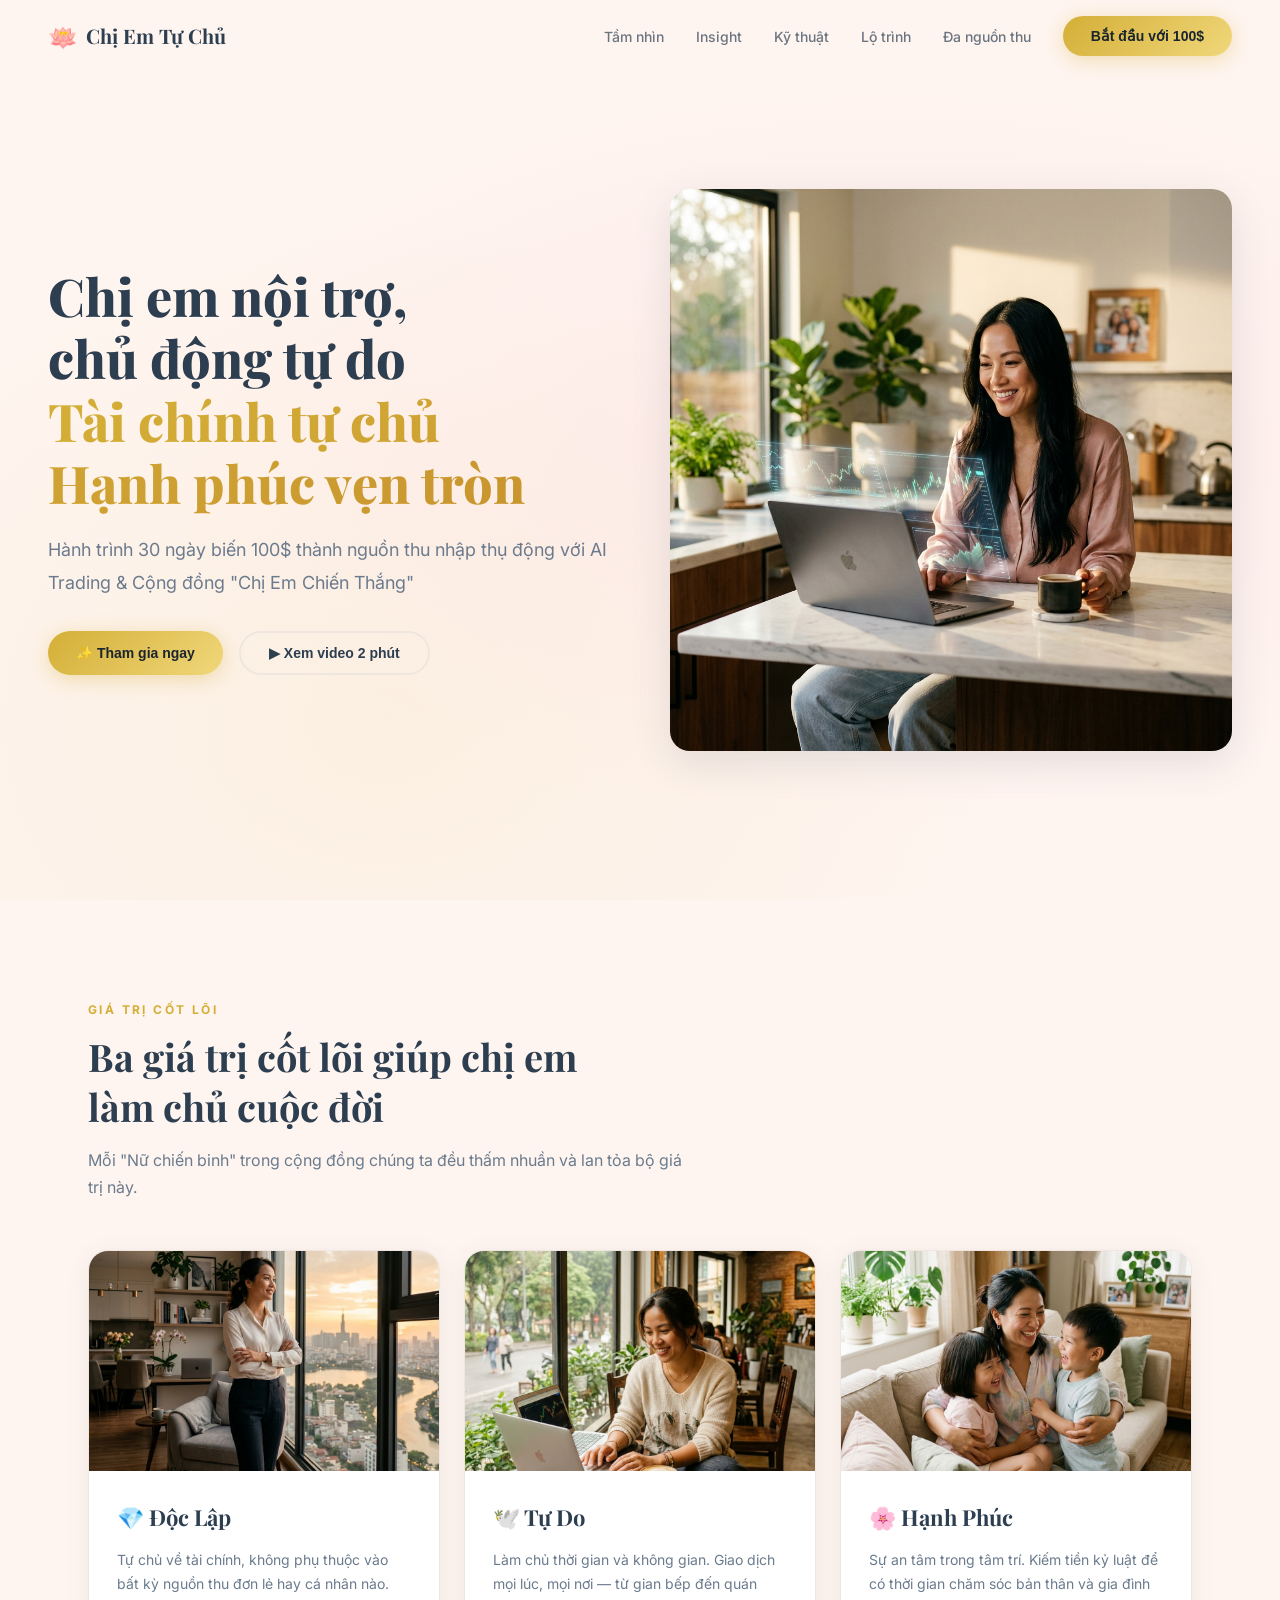
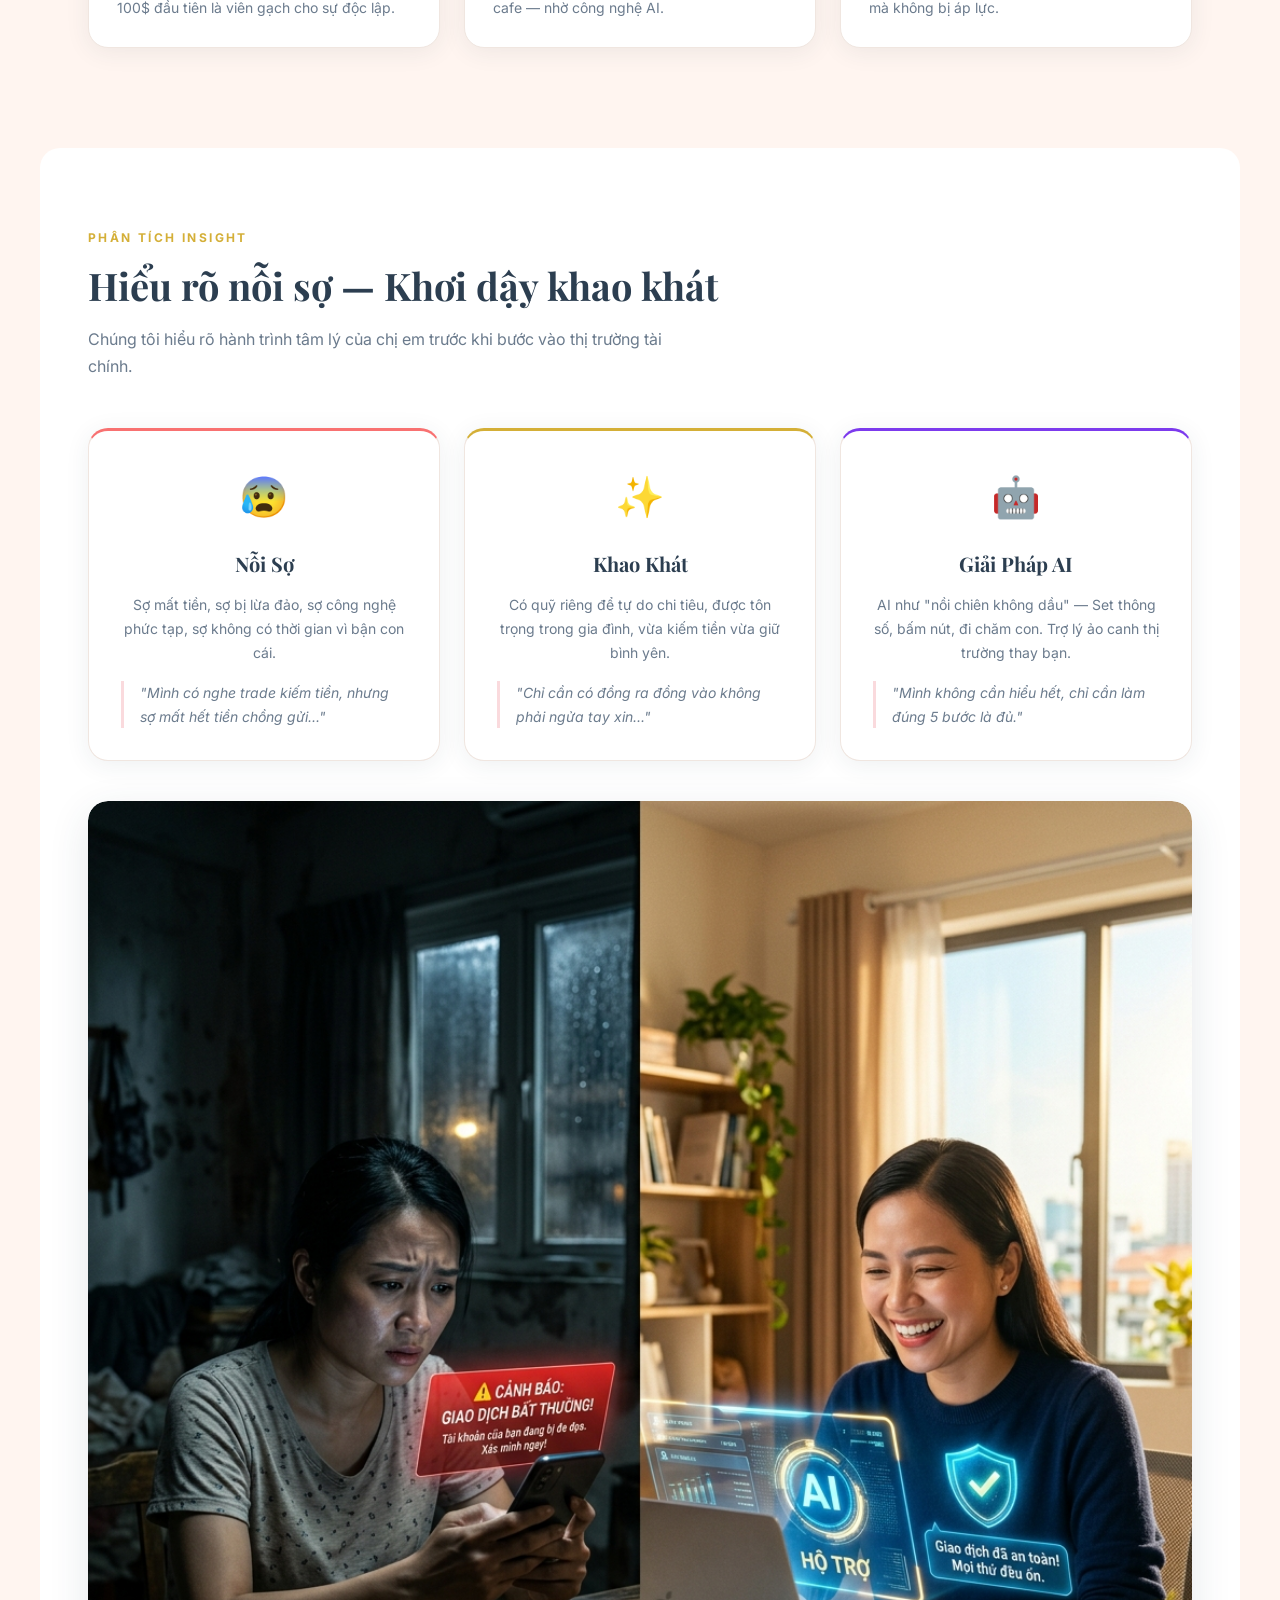
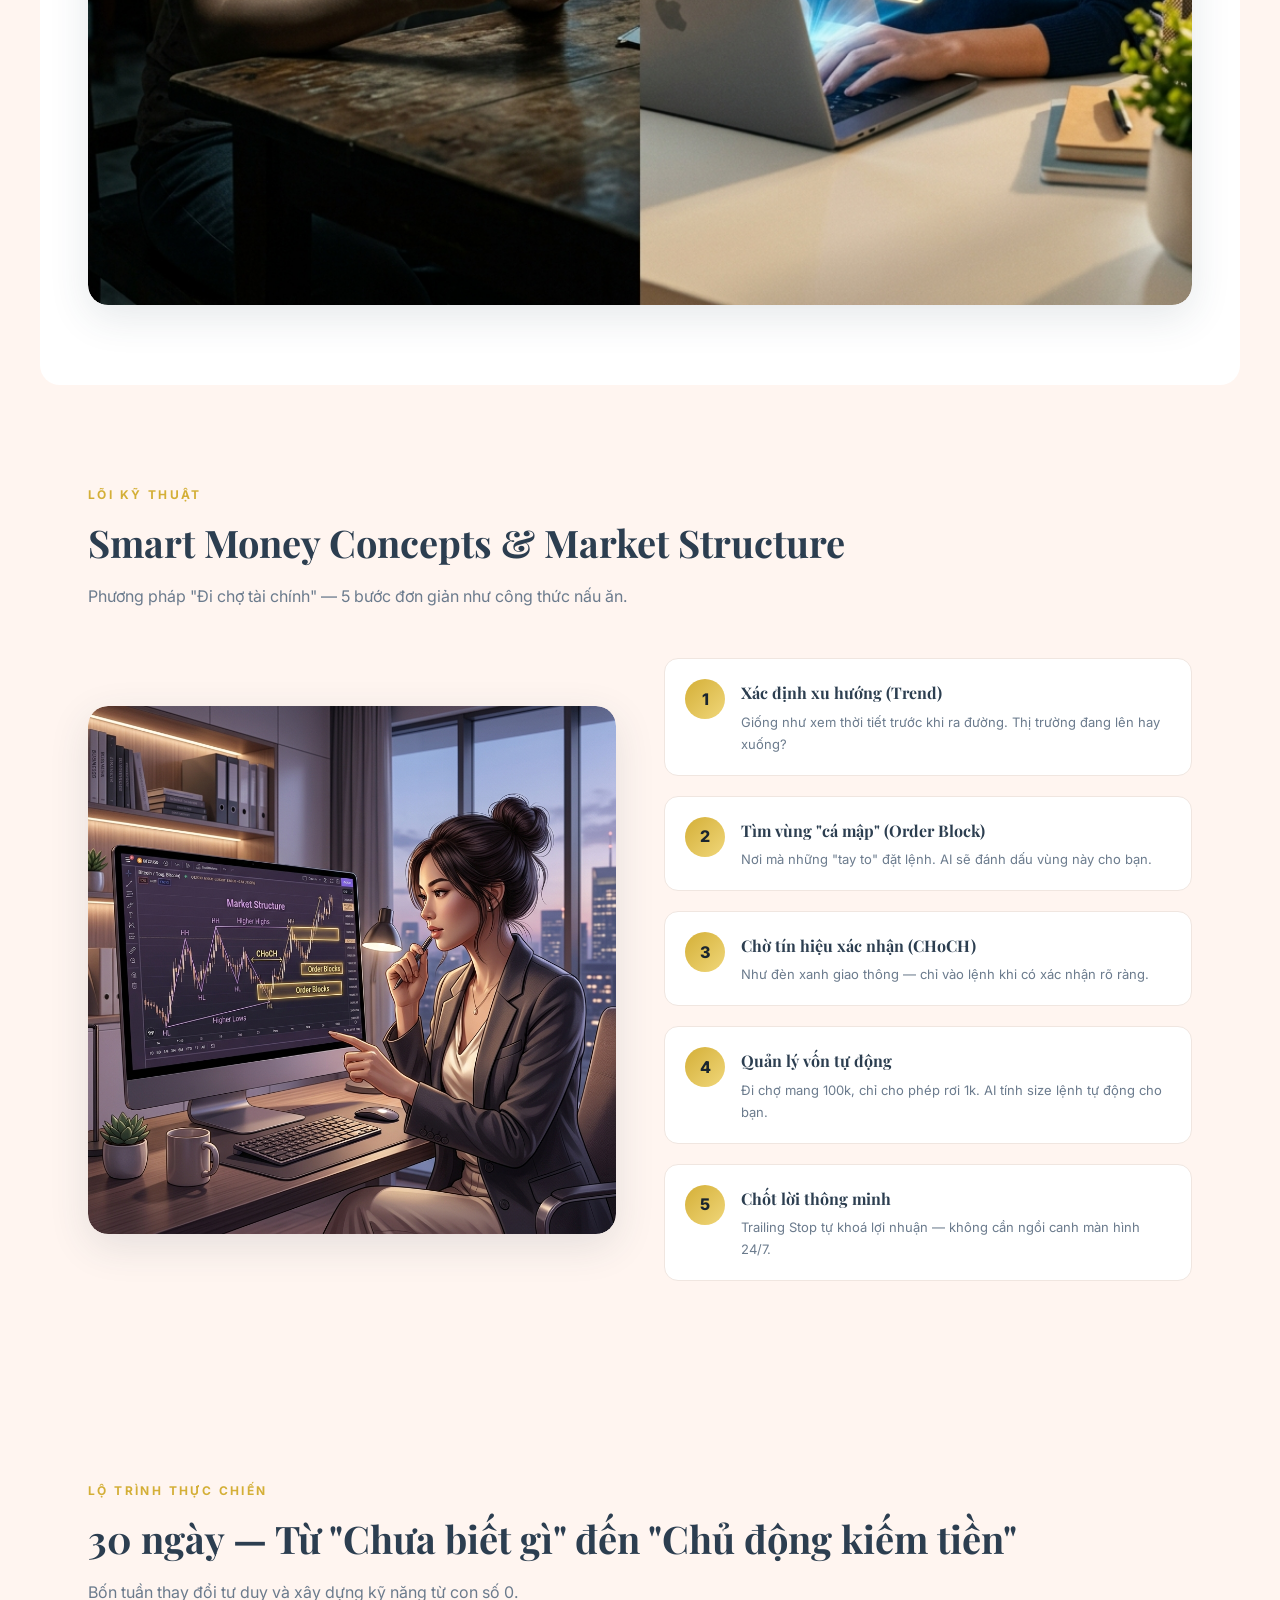
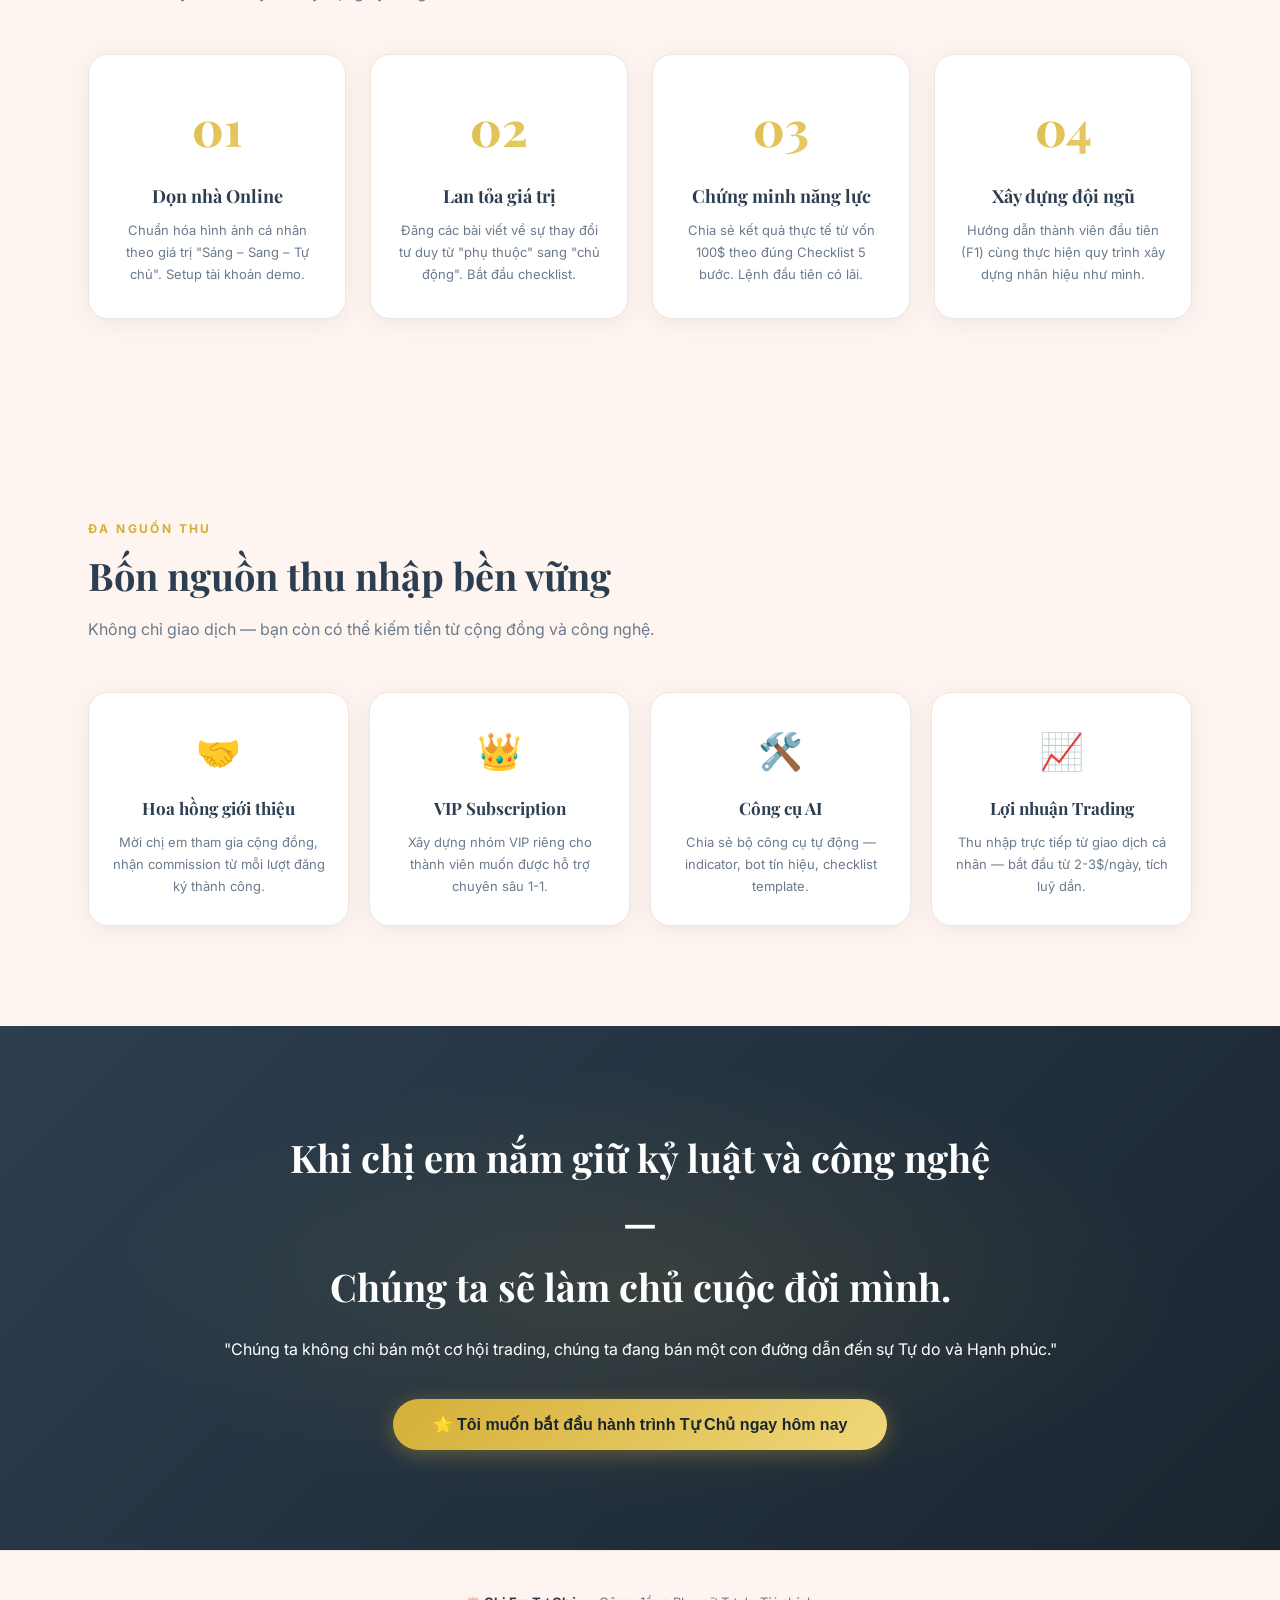
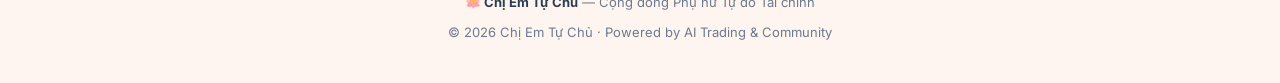
==== chi-em-tu-chu-100/index.html @ a254594d "Deploy: Phễu Chị Em Tự Chủ & Dashboard (SEO Ready)" ====
<!DOCTYPE html>
<html lang="vi">
<head>
<meta charset="UTF-8">
<meta name="viewport" content="width=device-width, initial-scale=1.0">
<title>Chị Em Tự Chủ — Hành Trình Phụ Nữ Tự Do Tài Chính</title>
<meta name="description" content="Cộng đồng Phụ nữ Tự chủ Tài chính - Hành trình 30 ngày biến 100$ thành nguồn thu nhập thụ động với AI Trading.">
<!-- SEO & Open Graph Tags -->
<meta property="og:title" content="Chị Em Tự Chủ — Hành Trình Phụ Nữ Tự Do Tài Chính">
<meta property="og:description" content="Cộng đồng Phụ nữ Tự chủ Tài chính - Hành trình 30 ngày biến 100$ thành nguồn thu nhập thụ động với AI Trading.">
<meta property="og:type" content="website">
<meta property="og:url" content="https://phunulamchuai.vercel.app/chi-em-tu-chu-100/">
<meta property="og:image" content="https://phunulamchuai.vercel.app/chi-em-tu-chu-100/assets/hero.png">
<!-- Twitter Card -->
<meta name="twitter:card" content="summary_large_image">
<meta name="twitter:title" content="Chị Em Tự Chủ — Hành Trình Phụ Nữ Tự Do Tài Chính">
<meta name="twitter:description" content="Hành trình 30 ngày biến 100$ thành nguồn thu nhập thụ động với AI Trading & Cộng đồng Chị Em Chiến Thắng.">
<meta name="twitter:image" content="https://phunulamchuai.vercel.app/chi-em-tu-chu-100/assets/hero.png">
<!-- Canonical URL & Favicon -->
<link rel="canonical" href="https://phunulamchuai.vercel.app/chi-em-tu-chu-100/">
<link rel="icon" href="data:image/svg+xml,<svg xmlns=%22http://www.w3.org/2000/svg%22 viewBox=%220 0 100 100%22><text y=%22.9em%22 font-size=%2290%22>🪷</text></svg>">
<link rel="stylesheet" href="style.css">
</head>
<body>

<!-- NAVBAR -->
<nav class="navbar" id="navbar">
  <div class="nav-logo">
    <span class="lotus">🪷</span> Chị Em Tự Chủ
  </div>
  <ul class="nav-links">
    <li><a href="#vision">Tầm nhìn</a></li>
    <li><a href="#insight">Insight</a></li>
    <li><a href="#technique">Kỹ thuật</a></li>
    <li><a href="#roadmap">Lộ trình</a></li>
    <li><a href="#revenue">Đa nguồn thu</a></li>
    <li><button class="btn-gold" onclick="document.getElementById('cta').scrollIntoView({behavior:'smooth'})">Bắt đầu với 100$</button></li>
  </ul>
</nav>

<!-- HERO -->
<section class="hero">
  <div class="hero-content">
    <div class="hero-text fade-up">
      <h1>Chị em nội trợ,<br>chủ động tự do<br><span class="highlight">Tài chính tự chủ<br>Hạnh phúc vẹn tròn</span></h1>
      <p class="sub">Hành trình 30 ngày biến 100$ thành nguồn thu nhập thụ động với AI Trading & Cộng đồng "Chị Em Chiến Thắng"</p>
      <div class="hero-ctas">
        <button class="btn-gold" onclick="document.getElementById('cta').scrollIntoView({behavior:'smooth'})">✨ Tham gia ngay</button>
        <button class="btn-outline">▶ Xem video 2 phút</button>
      </div>
    </div>
    <div class="hero-img fade-up" style="transition-delay:.2s">
      <img src="assets/hero.png" alt="Phụ nữ Việt Nam tự chủ tài chính với AI Trading">
    </div>
  </div>
</section>

<!-- SECTION 1: TẦM NHÌN -->
<section class="section" id="vision">
  <div class="fade-up">
    <div class="section-label">Giá Trị Cốt Lõi</div>
    <h2 class="section-title">Ba giá trị cốt lõi giúp chị em<br>làm chủ cuộc đời</h2>
    <p class="section-desc">Mỗi "Nữ chiến binh" trong cộng đồng chúng ta đều thấm nhuần và lan tỏa bộ giá trị này.</p>
  </div>
  <div class="values-grid">
    <div class="value-card fade-up">
      <img src="assets/doclap.png" alt="Độc lập tài chính">
      <div class="value-card-body">
        <h3>💎 Độc Lập</h3>
        <p>Tự chủ về tài chính, không phụ thuộc vào bất kỳ nguồn thu đơn lẻ hay cá nhân nào. 100$ đầu tiên là viên gạch cho sự độc lập.</p>
      </div>
    </div>
    <div class="value-card fade-up" style="transition-delay:.15s">
      <img src="assets/tudo.png" alt="Tự do thời gian">
      <div class="value-card-body">
        <h3>🕊️ Tự Do</h3>
        <p>Làm chủ thời gian và không gian. Giao dịch mọi lúc, mọi nơi — từ gian bếp đến quán cafe — nhờ công nghệ AI.</p>
      </div>
    </div>
    <div class="value-card fade-up" style="transition-delay:.3s">
      <img src="assets/hanhphuc.png" alt="Hạnh phúc gia đình">
      <div class="value-card-body">
        <h3>🌸 Hạnh Phúc</h3>
        <p>Sự an tâm trong tâm trí. Kiếm tiền kỷ luật để có thời gian chăm sóc bản thân và gia đình mà không bị áp lực.</p>
      </div>
    </div>
  </div>
</section>

<!-- SECTION 2: INSIGHT -->
<section class="section" id="insight" style="background:var(--white); border-radius:var(--radius); padding:80px 48px; margin:0 auto; max-width:1200px;">
  <div class="fade-up">
    <div class="section-label">Phân Tích Insight</div>
    <h2 class="section-title">Hiểu rõ nỗi sợ — Khơi dậy khao khát</h2>
    <p class="section-desc">Chúng tôi hiểu rõ hành trình tâm lý của chị em trước khi bước vào thị trường tài chính.</p>
  </div>
  <div class="insight-grid fade-up">
    <div class="insight-card" style="border-top:3px solid #f87171;">
      <div class="insight-icon">😰</div>
      <h3>Nỗi Sợ</h3>
      <p style="font-size:14px; color:var(--muted);">Sợ mất tiền, sợ bị lừa đảo, sợ công nghệ phức tạp, sợ không có thời gian vì bận con cái.</p>
      <blockquote>"Mình có nghe trade kiếm tiền, nhưng sợ mất hết tiền chồng gửi..."</blockquote>
    </div>
    <div class="insight-card" style="border-top:3px solid var(--gold);">
      <div class="insight-icon">✨</div>
      <h3>Khao Khát</h3>
      <p style="font-size:14px; color:var(--muted);">Có quỹ riêng để tự do chi tiêu, được tôn trọng trong gia đình, vừa kiếm tiền vừa giữ bình yên.</p>
      <blockquote>"Chỉ cần có đồng ra đồng vào không phải ngửa tay xin..."</blockquote>
    </div>
    <div class="insight-card" style="border-top:3px solid var(--purple);">
      <div class="insight-icon">🤖</div>
      <h3>Giải Pháp AI</h3>
      <p style="font-size:14px; color:var(--muted);">AI như "nồi chiên không dầu" — Set thông số, bấm nút, đi chăm con. Trợ lý ảo canh thị trường thay bạn.</p>
      <blockquote>"Mình không cần hiểu hết, chỉ cần làm đúng 5 bước là đủ."</blockquote>
    </div>
  </div>
  <div class="insight-img fade-up">
    <img src="assets/insight.png" alt="Từ lo sợ đến tự tin với AI" style="width:100%; border-radius:var(--radius);">
  </div>
</section>

<!-- SECTION 3: KỸ THUẬT SMC -->
<section class="section" id="technique">
  <div class="fade-up">
    <div class="section-label">Lõi Kỹ Thuật</div>
    <h2 class="section-title">Smart Money Concepts & Market Structure</h2>
    <p class="section-desc">Phương pháp "Đi chợ tài chính" — 5 bước đơn giản như công thức nấu ăn.</p>
  </div>
  <div class="smc-layout">
    <div class="smc-img fade-up">
      <img src="assets/smc.png" alt="SMC Trading" style="border-radius:var(--radius);">
    </div>
    <div class="smc-steps fade-up" style="transition-delay:.2s">
      <div class="smc-step">
        <div class="smc-step-num">1</div>
        <div><h4>Xác định xu hướng (Trend)</h4><p>Giống như xem thời tiết trước khi ra đường. Thị trường đang lên hay xuống?</p></div>
      </div>
      <div class="smc-step">
        <div class="smc-step-num">2</div>
        <div><h4>Tìm vùng "cá mập" (Order Block)</h4><p>Nơi mà những "tay to" đặt lệnh. AI sẽ đánh dấu vùng này cho bạn.</p></div>
      </div>
      <div class="smc-step">
        <div class="smc-step-num">3</div>
        <div><h4>Chờ tín hiệu xác nhận (CHoCH)</h4><p>Như đèn xanh giao thông — chỉ vào lệnh khi có xác nhận rõ ràng.</p></div>
      </div>
      <div class="smc-step">
        <div class="smc-step-num">4</div>
        <div><h4>Quản lý vốn tự động</h4><p>Đi chợ mang 100k, chỉ cho phép rơi 1k. AI tính size lệnh tự động cho bạn.</p></div>
      </div>
      <div class="smc-step">
        <div class="smc-step-num">5</div>
        <div><h4>Chốt lời thông minh</h4><p>Trailing Stop tự khoá lợi nhuận — không cần ngồi canh màn hình 24/7.</p></div>
      </div>
    </div>
  </div>
</section>

<!-- SECTION 4: LỘ TRÌNH 30 NGÀY -->
<section class="section" id="roadmap">
  <div class="fade-up">
    <div class="section-label">Lộ Trình Thực Chiến</div>
    <h2 class="section-title">30 ngày — Từ "Chưa biết gì" đến "Chủ động kiếm tiền"</h2>
    <p class="section-desc">Bốn tuần thay đổi tư duy và xây dựng kỹ năng từ con số 0.</p>
  </div>
  <div class="timeline">
    <div class="timeline-card fade-up">
      <div class="timeline-num">01</div>
      <h4>Dọn nhà Online</h4>
      <p>Chuẩn hóa hình ảnh cá nhân theo giá trị "Sáng – Sang – Tự chủ". Setup tài khoản demo.</p>
    </div>
    <div class="timeline-card fade-up" style="transition-delay:.1s">
      <div class="timeline-num">02</div>
      <h4>Lan tỏa giá trị</h4>
      <p>Đăng các bài viết về sự thay đổi tư duy từ "phụ thuộc" sang "chủ động". Bắt đầu checklist.</p>
    </div>
    <div class="timeline-card fade-up" style="transition-delay:.2s">
      <div class="timeline-num">03</div>
      <h4>Chứng minh năng lực</h4>
      <p>Chia sẻ kết quả thực tế từ vốn 100$ theo đúng Checklist 5 bước. Lệnh đầu tiên có lãi.</p>
    </div>
    <div class="timeline-card fade-up" style="transition-delay:.3s">
      <div class="timeline-num">04</div>
      <h4>Xây dựng đội ngũ</h4>
      <p>Hướng dẫn thành viên đầu tiên (F1) cùng thực hiện quy trình xây dựng nhân hiệu như mình.</p>
    </div>
  </div>
</section>

<!-- SECTION 5: CHIẾN LƯỢC ĐA NGUỒN THU -->
<section class="section" id="revenue">
  <div class="fade-up">
    <div class="section-label">Đa Nguồn Thu</div>
    <h2 class="section-title">Bốn nguồn thu nhập bền vững</h2>
    <p class="section-desc">Không chỉ giao dịch — bạn còn có thể kiếm tiền từ cộng đồng và công nghệ.</p>
  </div>
  <div class="revenue-grid">
    <div class="revenue-card fade-up">
      <div class="revenue-icon">🤝</div>
      <h4>Hoa hồng giới thiệu</h4>
      <p>Mời chị em tham gia cộng đồng, nhận commission từ mỗi lượt đăng ký thành công.</p>
    </div>
    <div class="revenue-card fade-up" style="transition-delay:.1s">
      <div class="revenue-icon">👑</div>
      <h4>VIP Subscription</h4>
      <p>Xây dựng nhóm VIP riêng cho thành viên muốn được hỗ trợ chuyên sâu 1-1.</p>
    </div>
    <div class="revenue-card fade-up" style="transition-delay:.2s">
      <div class="revenue-icon">🛠️</div>
      <h4>Công cụ AI</h4>
      <p>Chia sẻ bộ công cụ tự động — indicator, bot tín hiệu, checklist template.</p>
    </div>
    <div class="revenue-card fade-up" style="transition-delay:.3s">
      <div class="revenue-icon">📈</div>
      <h4>Lợi nhuận Trading</h4>
      <p>Thu nhập trực tiếp từ giao dịch cá nhân — bắt đầu từ 2-3$/ngày, tích luỹ dần.</p>
    </div>
  </div>
</section>

<!-- FINAL CTA -->
<section class="final-cta" id="cta">
  <h2 class="fade-up">Khi chị em nắm giữ kỷ luật và công nghệ —<br>Chúng ta sẽ làm chủ cuộc đời mình.</h2>
  <p class="fade-up">"Chúng ta không chỉ bán một cơ hội trading, chúng ta đang bán một con đường dẫn đến sự Tự do và Hạnh phúc."</p>
  <button class="btn-gold fade-up" style="transition-delay:.2s">🌟 Tôi muốn bắt đầu hành trình Tự Chủ ngay hôm nay</button>
</section>

<!-- FOOTER -->
<footer class="footer">
  <p><strong>🪷 Chị Em Tự Chủ</strong> — Cộng đồng Phụ nữ Tự do Tài chính</p>
  <p style="margin-top:8px;">© 2026 Chị Em Tự Chủ · Powered by AI Trading & Community</p>
</footer>

<script>
// Navbar scroll effect
const navbar = document.getElementById('navbar');
window.addEventListener('scroll', () => {
  navbar.classList.toggle('scrolled', window.scrollY > 60);
});

// Scroll animation (Intersection Observer)
const observer = new IntersectionObserver((entries) => {
  entries.forEach(entry => {
    if (entry.isIntersecting) {
      entry.target.classList.add('visible');
    }
  });
}, { threshold: 0.1, rootMargin: '0px 0px -60px 0px' });

document.querySelectorAll('.fade-up').forEach(el => observer.observe(el));
</script>
</body>
</html>
---- chi-em-tu-chu-100/style.css ----
@import url('https://fonts.googleapis.com/css2?family=Playfair+Display:ital,wght@0,400;0,600;0,700;0,800;1,400&family=Inter:wght@300;400;500;600;700&display=swap');

:root {
  --cream: #FFF5F0;
  --blush: #FADADD;
  --gold: #D4AF37;
  --gold-light: #f0d77a;
  --navy: #2C3E50;
  --navy-deep: #1a252f;
  --purple: #7C3AED;
  --purple-light: #ede9fe;
  --white: #ffffff;
  --text: #2C3E50;
  --muted: #6b7b8d;
  --border: #f0e6e0;
  --shadow: 0 4px 24px rgba(44,62,80,.08);
  --shadow-lg: 0 12px 40px rgba(44,62,80,.12);
  --radius: 20px;
}

* { box-sizing: border-box; margin: 0; padding: 0; }
html { scroll-behavior: smooth; }
body {
  font-family: 'Inter', sans-serif;
  background: var(--cream);
  color: var(--text);
  font-size: 16px;
  line-height: 1.7;
  overflow-x: hidden;
}
h1,h2,h3,h4 { font-family: 'Playfair Display', serif; }
img { max-width: 100%; display: block; }
a { text-decoration: none; color: inherit; }

/* ── ANIMATIONS ── */
.fade-up {
  opacity: 0;
  transform: translateY(40px);
  transition: opacity .7s ease, transform .7s ease;
}
.fade-up.visible {
  opacity: 1;
  transform: translateY(0);
}

/* ── NAVBAR ── */
.navbar {
  position: fixed; top: 0; left: 0; right: 0;
  z-index: 1000;
  padding: 16px max(48px, calc((100% - 1200px) / 2));
  display: flex; align-items: center; justify-content: space-between;
  transition: all .3s;
  background: transparent;
}
.navbar.scrolled {
  background: rgba(255,245,240,.95);
  backdrop-filter: blur(12px);
  box-shadow: 0 2px 20px rgba(0,0,0,.06);
  padding: 12px max(48px, calc((100% - 1200px) / 2));
}
.nav-logo {
  font-family: 'Playfair Display', serif;
  font-size: 20px; font-weight: 700;
  color: var(--navy);
  display: flex; align-items: center; gap: 8px;
}
.nav-logo .lotus { font-size: 24px; }
.nav-links {
  display: flex; align-items: center; gap: 32px;
  list-style: none;
}
.nav-links a {
  font-size: 14px; font-weight: 500;
  color: var(--navy); opacity: .7;
  transition: opacity .2s;
}
.nav-links a:hover { opacity: 1; }
.btn-gold {
  display: inline-flex; align-items: center; gap: 8px;
  padding: 12px 28px;
  background: linear-gradient(135deg, var(--gold), var(--gold-light));
  color: var(--navy-deep);
  font-weight: 700; font-size: 14px;
  border-radius: 50px; border: none; cursor: pointer;
  box-shadow: 0 4px 20px rgba(212,175,55,.35);
  transition: all .25s;
}
.btn-gold:hover {
  transform: translateY(-2px) scale(1.03);
  box-shadow: 0 8px 30px rgba(212,175,55,.5);
}
.btn-outline {
  display: inline-flex; align-items: center; gap: 8px;
  padding: 12px 28px;
  background: transparent;
  color: var(--navy);
  font-weight: 600; font-size: 14px;
  border-radius: 50px;
  border: 2px solid var(--border);
  cursor: pointer;
  transition: all .25s;
}
.btn-outline:hover {
  border-color: var(--gold);
  background: rgba(212,175,55,.08);
}

/* ── HERO ── */
.hero {
  min-height: 100vh;
  display: flex; align-items: center;
  padding: 120px 48px 80px;
  position: relative;
  overflow: hidden;
}
.hero::before {
  content: '';
  position: absolute; inset: 0;
  background: radial-gradient(ellipse at 70% 50%, rgba(250,218,221,.4), transparent 60%),
              radial-gradient(ellipse at 30% 80%, rgba(212,175,55,.08), transparent 50%);
}
.hero-content {
  position: relative; z-index: 1;
  display: grid; grid-template-columns: 1fr 1fr;
  gap: 60px; align-items: center;
  max-width: 1200px; margin: 0 auto; width: 100%;
}
.hero-text h1 {
  font-size: 52px; font-weight: 800;
  line-height: 1.2; color: var(--navy);
  margin-bottom: 20px;
}
.hero-text h1 .highlight {
  background: linear-gradient(135deg, var(--gold), #c9952e);
  -webkit-background-clip: text;
  -webkit-text-fill-color: transparent;
}
.hero-text .sub {
  font-size: 18px; color: var(--muted);
  line-height: 1.8; margin-bottom: 32px;
}
.hero-ctas { display: flex; gap: 16px; flex-wrap: wrap; }
.hero-img {
  position: relative;
  border-radius: var(--radius);
  overflow: hidden;
  box-shadow: var(--shadow-lg);
}
.hero-img img {
  width: 100%; height: auto;
  object-fit: cover;
}

/* ── SECTIONS ── */
.section {
  padding: 100px 48px;
  max-width: 1200px;
  margin: 0 auto;
}
.section-label {
  font-family: 'Inter', sans-serif;
  font-size: 12px; font-weight: 700;
  letter-spacing: .2em; text-transform: uppercase;
  color: var(--gold);
  margin-bottom: 12px;
}
.section-title {
  font-size: 38px; font-weight: 700;
  color: var(--navy); line-height: 1.3;
  margin-bottom: 16px;
}
.section-desc {
  font-size: 16px; color: var(--muted);
  max-width: 600px; margin-bottom: 48px;
}

/* ── VALUE CARDS ── */
.values-grid {
  display: grid; grid-template-columns: repeat(3, 1fr);
  gap: 24px;
}
.value-card {
  background: var(--white);
  border: 1px solid var(--border);
  border-radius: var(--radius);
  overflow: hidden;
  box-shadow: var(--shadow);
  transition: all .3s;
}
.value-card:hover {
  transform: translateY(-6px);
  box-shadow: var(--shadow-lg);
  border-color: var(--gold);
}
.value-card img {
  width: 100%; height: 220px;
  object-fit: cover;
}
.value-card-body {
  padding: 28px;
}
.value-card-body h3 {
  font-size: 22px; margin-bottom: 12px;
  color: var(--navy);
}
.value-card-body p {
  font-size: 14px; color: var(--muted);
  line-height: 1.7;
}

/* ── INSIGHT SECTION ── */
.insight-grid {
  display: grid; grid-template-columns: repeat(3, 1fr);
  gap: 24px; margin-bottom: 40px;
}
.insight-card {
  background: var(--white);
  border-radius: var(--radius);
  padding: 32px;
  border: 1px solid var(--border);
  box-shadow: var(--shadow);
  text-align: center;
}
.insight-icon {
  font-size: 40px; margin-bottom: 16px;
}
.insight-card h3 {
  font-size: 20px; margin-bottom: 12px;
}
.insight-card blockquote {
  font-style: italic; font-size: 14px;
  color: var(--muted); border-left: 3px solid var(--blush);
  padding-left: 16px; text-align: left;
  margin-top: 16px;
}
.insight-img {
  border-radius: var(--radius);
  overflow: hidden; box-shadow: var(--shadow-lg);
}

/* ── SMC SECTION ── */
.smc-layout {
  display: grid; grid-template-columns: 1fr 1fr;
  gap: 48px; align-items: center;
}
.smc-img {
  border-radius: var(--radius);
  overflow: hidden; box-shadow: var(--shadow-lg);
}
.smc-steps {
  display: flex; flex-direction: column; gap: 20px;
}
.smc-step {
  display: flex; gap: 16px; align-items: flex-start;
  padding: 20px;
  background: var(--white);
  border-radius: 14px;
  border: 1px solid var(--border);
  transition: all .25s;
}
.smc-step:hover {
  border-color: var(--gold);
  box-shadow: var(--shadow);
}
.smc-step-num {
  width: 40px; height: 40px;
  border-radius: 50%;
  background: linear-gradient(135deg, var(--gold), var(--gold-light));
  color: var(--navy-deep);
  display: flex; align-items: center; justify-content: center;
  font-weight: 800; font-size: 16px;
  flex-shrink: 0;
  font-family: 'Inter', sans-serif;
}
.smc-step h4 {
  font-size: 16px; margin-bottom: 4px;
}
.smc-step p {
  font-size: 13px; color: var(--muted);
}

/* ── TIMELINE ── */
.timeline {
  display: grid; grid-template-columns: repeat(4, 1fr);
  gap: 24px;
}
.timeline-card {
  background: var(--white);
  border-radius: var(--radius);
  padding: 32px 24px;
  border: 1px solid var(--border);
  box-shadow: var(--shadow);
  text-align: center;
  transition: all .3s;
  position: relative;
}
.timeline-card:hover {
  transform: translateY(-4px);
  border-color: var(--gold);
}
.timeline-num {
  font-family: 'Playfair Display', serif;
  font-size: 48px; font-weight: 800;
  background: linear-gradient(135deg, var(--gold), var(--gold-light));
  -webkit-background-clip: text;
  -webkit-text-fill-color: transparent;
  margin-bottom: 12px;
}
.timeline-card h4 {
  font-size: 18px; margin-bottom: 8px;
}
.timeline-card p {
  font-size: 13px; color: var(--muted);
}

/* ── REVENUE CARDS ── */
.revenue-grid {
  display: grid; grid-template-columns: repeat(4, 1fr);
  gap: 20px;
}
.revenue-card {
  background: var(--white);
  border-radius: var(--radius);
  padding: 28px 20px;
  border: 1px solid var(--border);
  box-shadow: var(--shadow);
  text-align: center;
  transition: all .3s;
}
.revenue-card:hover {
  transform: translateY(-4px);
  border-color: var(--gold);
}
.revenue-icon { font-size: 36px; margin-bottom: 12px; }
.revenue-card h4 { font-size: 17px; margin-bottom: 8px; }
.revenue-card p { font-size: 13px; color: var(--muted); }

/* ── FINAL CTA ── */
.final-cta {
  text-align: center;
  padding: 100px 48px;
  background: linear-gradient(135deg, var(--navy), var(--navy-deep));
  color: var(--white);
  position: relative; overflow: hidden;
}
.final-cta::before {
  content: '';
  position: absolute; inset: 0;
  background: radial-gradient(ellipse at 50% 50%, rgba(212,175,55,.12), transparent 60%);
}
.final-cta h2 {
  font-size: 38px; font-weight: 700;
  max-width: 700px; margin: 0 auto 16px;
  position: relative;
}
.final-cta p {
  font-size: 16px; opacity: .7;
  margin-bottom: 36px; position: relative;
}
.final-cta .btn-gold {
  font-size: 16px; padding: 16px 40px;
  position: relative;
}

/* ── FOOTER ── */
.footer {
  padding: 40px 48px;
  text-align: center;
  font-size: 13px; color: var(--muted);
  border-top: 1px solid var(--border);
}
.footer strong { color: var(--navy); }

/* ── RESPONSIVE ── */
@media (max-width: 1024px) {
  .hero-content { grid-template-columns: 1fr; text-align: center; }
  .hero-text h1 { font-size: 38px; }
  .hero-ctas { justify-content: center; }
  .values-grid, .insight-grid, .timeline, .revenue-grid { grid-template-columns: 1fr 1fr; }
  .smc-layout { grid-template-columns: 1fr; }
  .section-title { font-size: 30px; }
}
@media (max-width: 640px) {
  .navbar { padding: 12px 20px; }
  .nav-links { display: none; }
  .hero { padding: 100px 20px 60px; }
  .hero-text h1 { font-size: 30px; }
  .section { padding: 60px 20px; }
  .values-grid, .insight-grid, .timeline, .revenue-grid { grid-template-columns: 1fr; }
  .final-cta { padding: 60px 20px; }
  .final-cta h2 { font-size: 28px; }
}
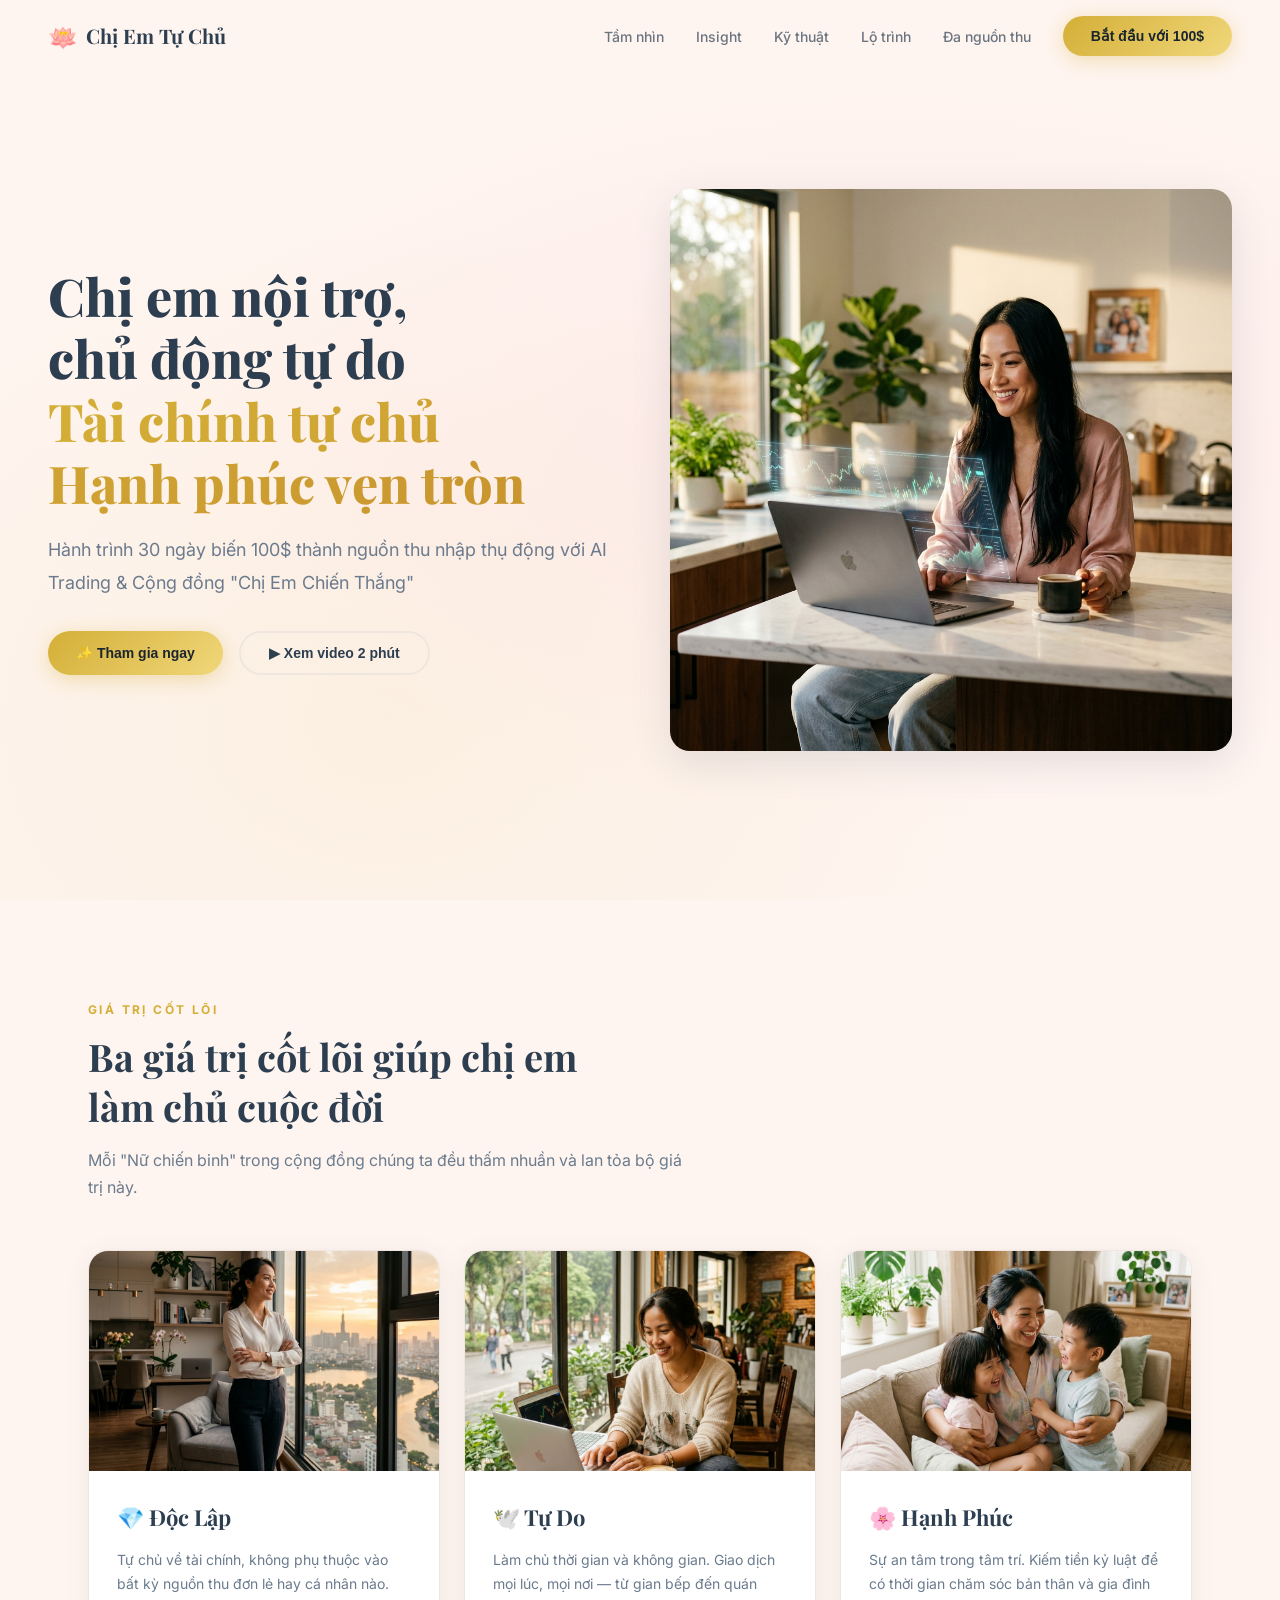
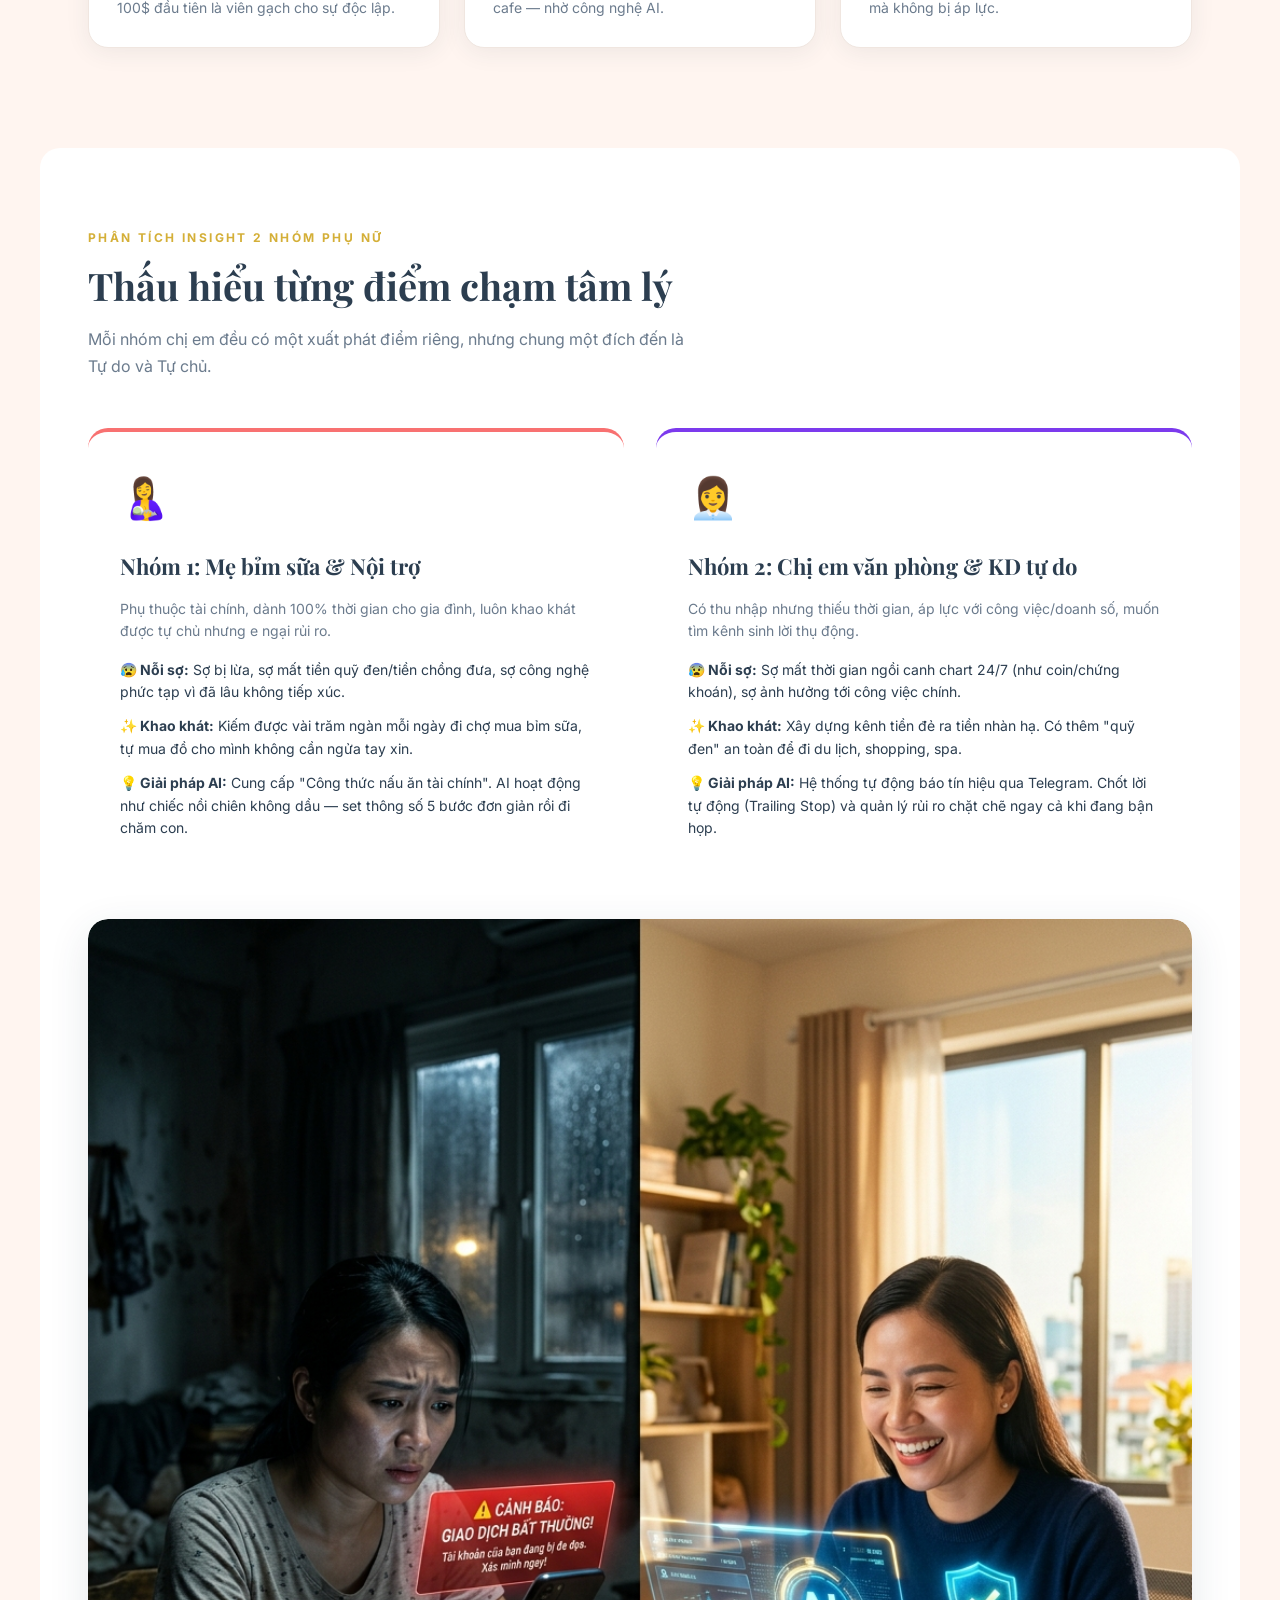
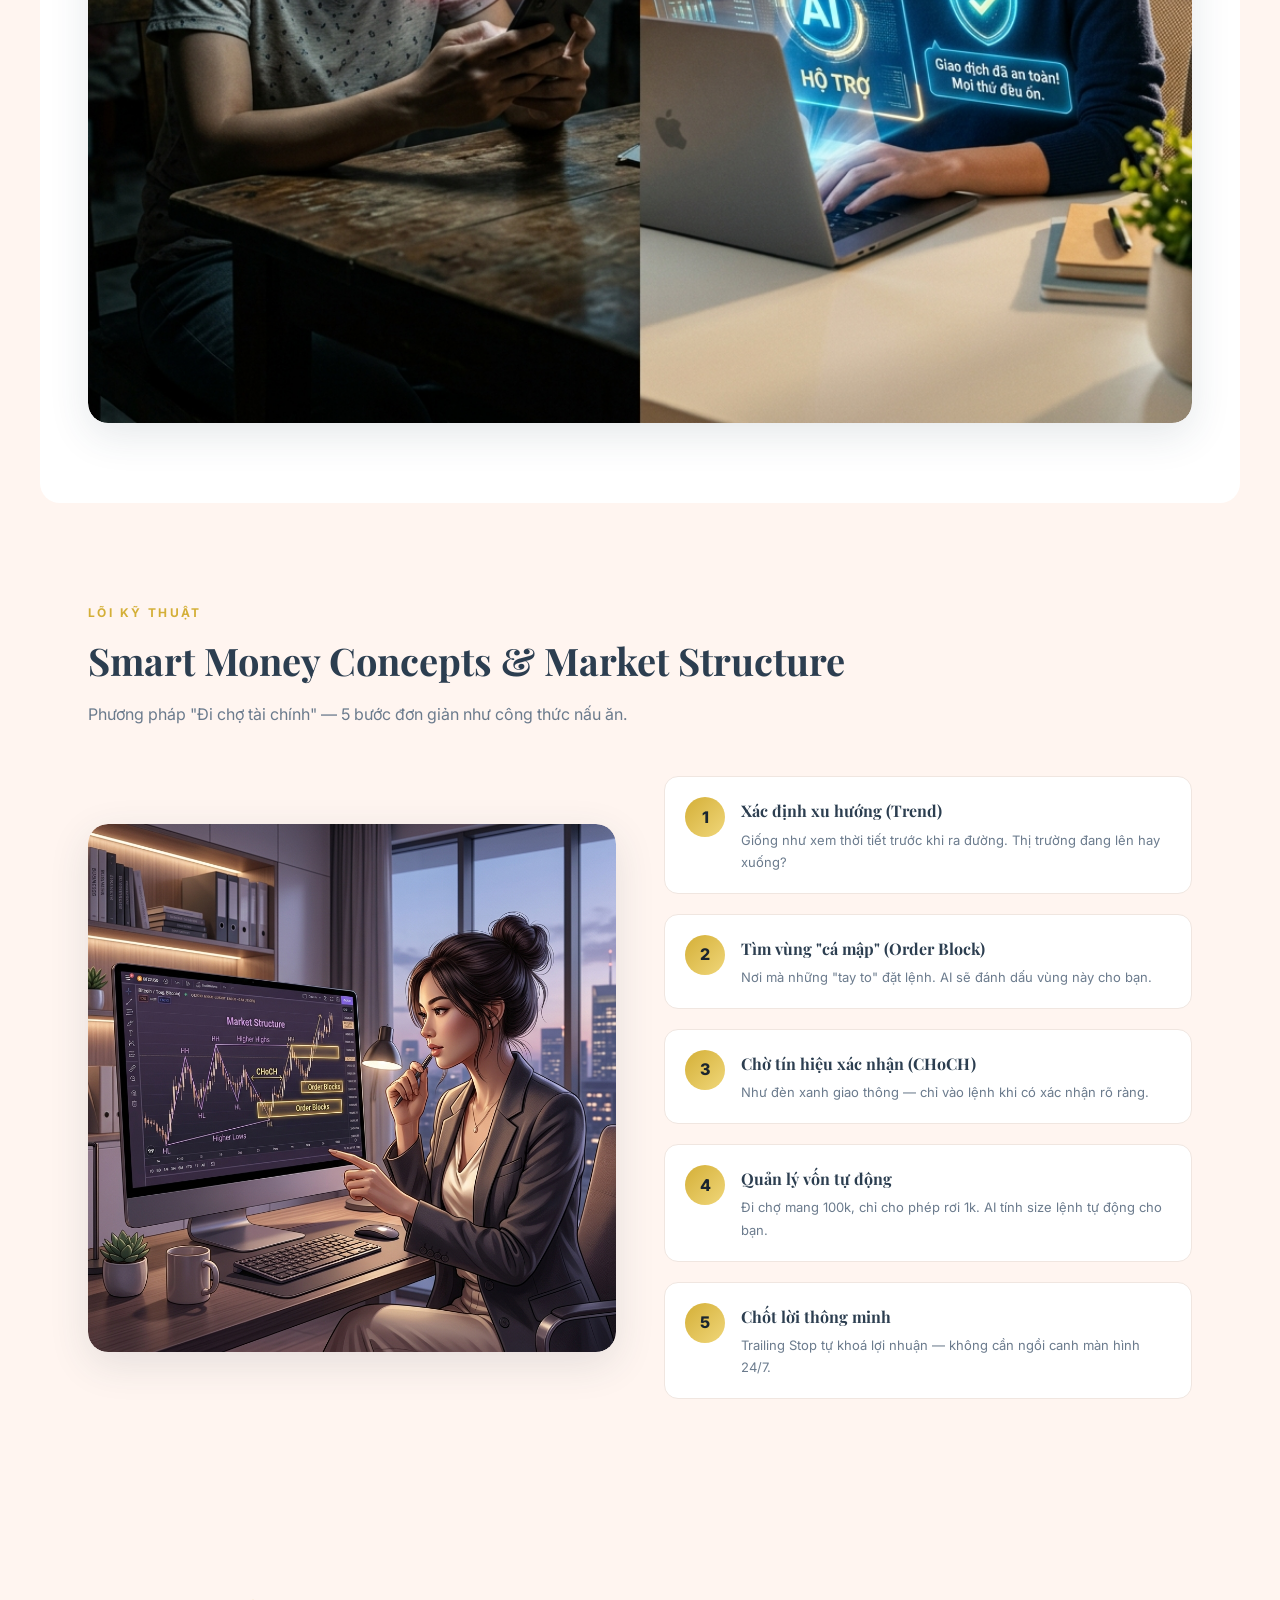
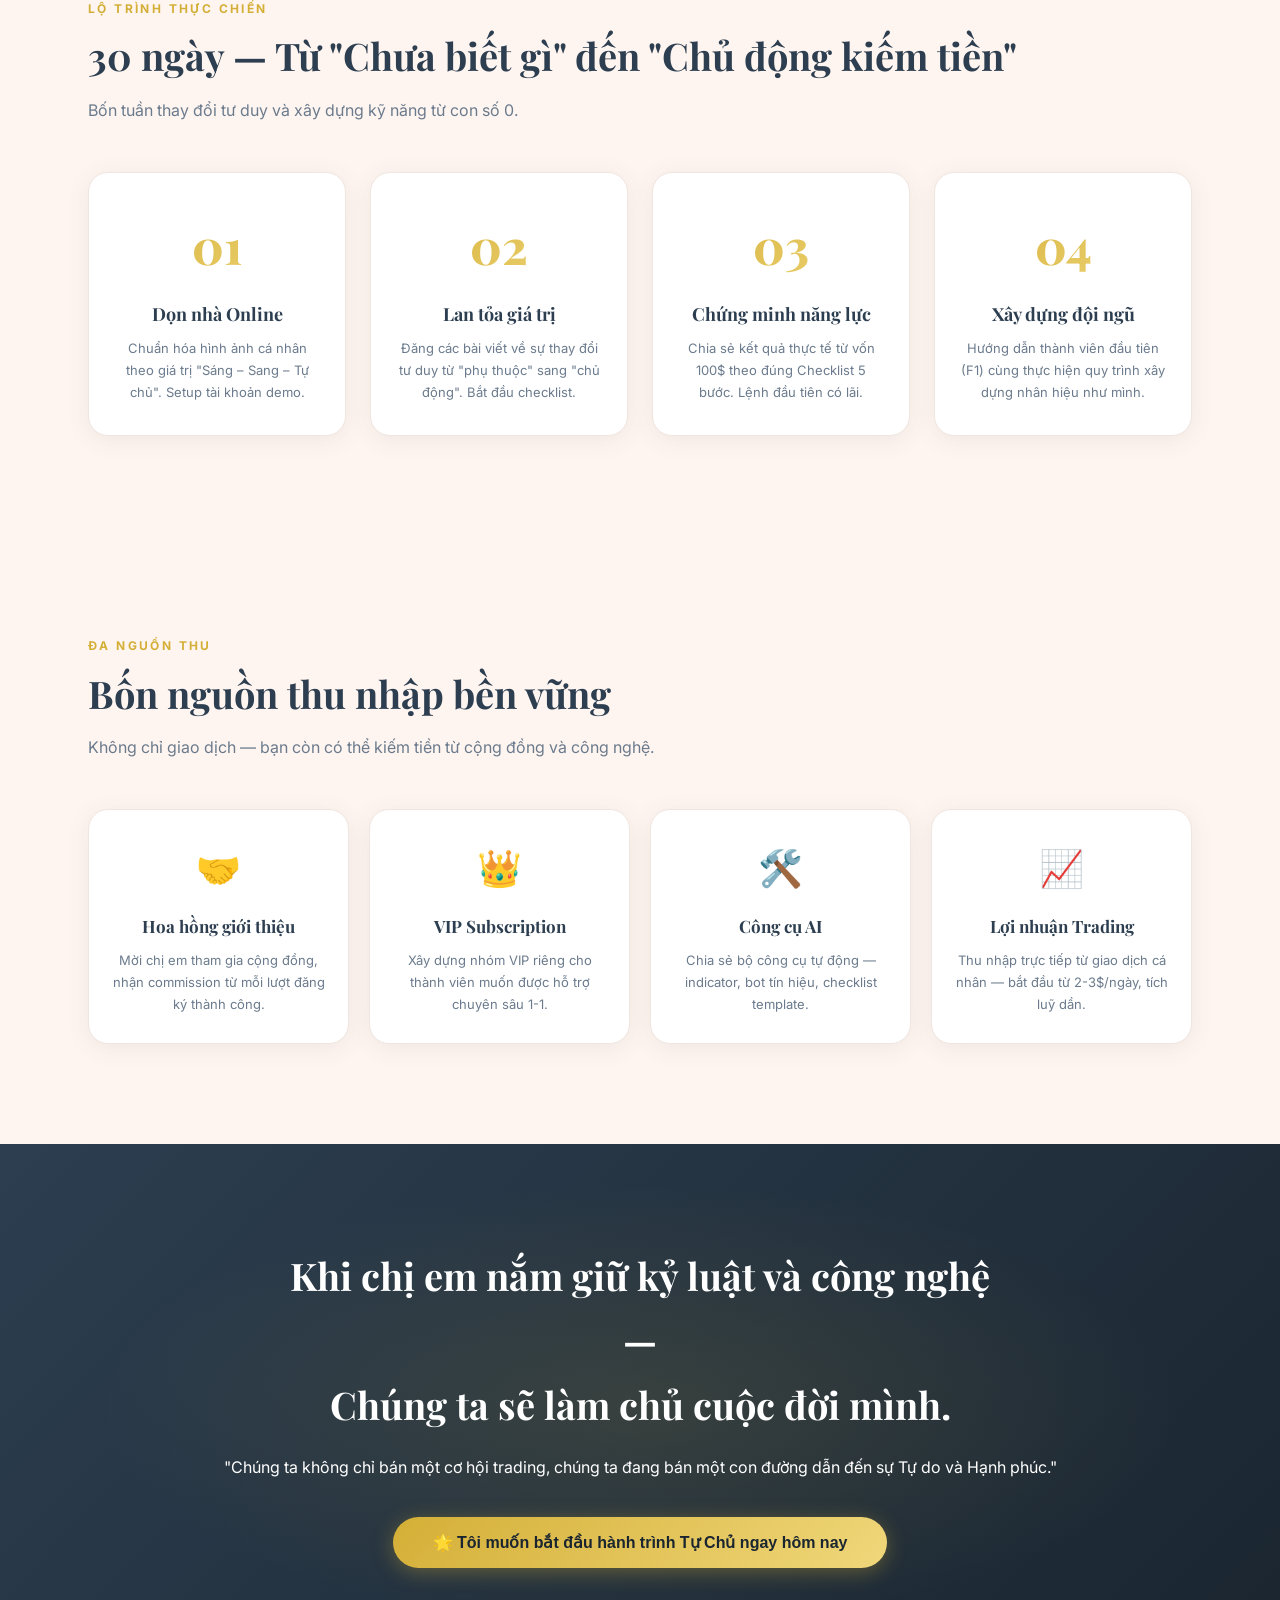
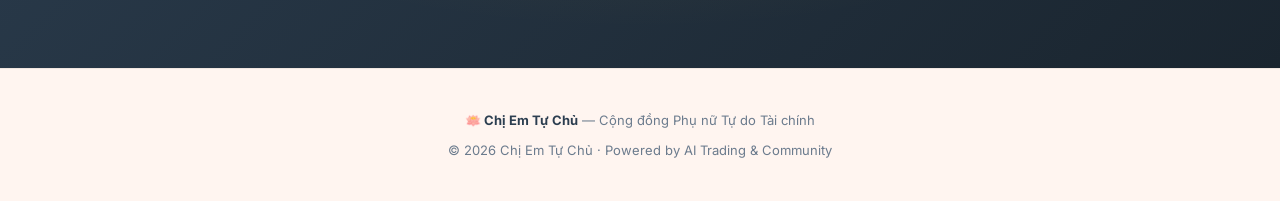
==== commit 20052e7c: "feat: master growth dashboard & ecosystem portal" ====
--- a/chi-em-tu-chu-100/index.html
+++ b/chi-em-tu-chu-100/index.html
@@ -90,28 +90,34 @@
 <!-- SECTION 2: INSIGHT -->
 <section class="section" id="insight" style="background:var(--white); border-radius:var(--radius); padding:80px 48px; margin:0 auto; max-width:1200px;">
   <div class="fade-up">
-    <div class="section-label">Phân Tích Insight</div>
-    <h2 class="section-title">Hiểu rõ nỗi sợ — Khơi dậy khao khát</h2>
-    <p class="section-desc">Chúng tôi hiểu rõ hành trình tâm lý của chị em trước khi bước vào thị trường tài chính.</p>
-  </div>
-  <div class="insight-grid fade-up">
-    <div class="insight-card" style="border-top:3px solid #f87171;">
-      <div class="insight-icon">😰</div>
-      <h3>Nỗi Sợ</h3>
-      <p style="font-size:14px; color:var(--muted);">Sợ mất tiền, sợ bị lừa đảo, sợ công nghệ phức tạp, sợ không có thời gian vì bận con cái.</p>
-      <blockquote>"Mình có nghe trade kiếm tiền, nhưng sợ mất hết tiền chồng gửi..."</blockquote>
-    </div>
-    <div class="insight-card" style="border-top:3px solid var(--gold);">
-      <div class="insight-icon">✨</div>
-      <h3>Khao Khát</h3>
-      <p style="font-size:14px; color:var(--muted);">Có quỹ riêng để tự do chi tiêu, được tôn trọng trong gia đình, vừa kiếm tiền vừa giữ bình yên.</p>
-      <blockquote>"Chỉ cần có đồng ra đồng vào không phải ngửa tay xin..."</blockquote>
-    </div>
-    <div class="insight-card" style="border-top:3px solid var(--purple);">
-      <div class="insight-icon">🤖</div>
-      <h3>Giải Pháp AI</h3>
-      <p style="font-size:14px; color:var(--muted);">AI như "nồi chiên không dầu" — Set thông số, bấm nút, đi chăm con. Trợ lý ảo canh thị trường thay bạn.</p>
-      <blockquote>"Mình không cần hiểu hết, chỉ cần làm đúng 5 bước là đủ."</blockquote>
+    <div class="section-label">Phân Tích Insight 2 Nhóm Phụ Nữ</div>
+    <h2 class="section-title">Thấu hiểu từng điểm chạm tâm lý</h2>
+    <p class="section-desc">Mỗi nhóm chị em đều có một xuất phát điểm riêng, nhưng chung một đích đến là Tự do và Tự chủ.</p>
+  </div>
+  
+  <div class="personas-wrapper fade-up" style="display:flex; gap:32px; margin-bottom:48px; flex-wrap:wrap;">
+    <!-- Nhóm 1 -->
+    <div class="persona-card" style="flex:1; min-width:300px; background:var(--gray-50); padding:32px; border-radius:var(--radius); border-top:4px solid #f87171;">
+      <div style="font-size:40px; margin-bottom:16px;">🤱</div>
+      <h3 style="font-size:22px; margin-bottom:12px; color:var(--navy);">Nhóm 1: Mẹ bỉm sữa & Nội trợ</h3>
+      <p style="font-size:14px; color:var(--muted); margin-bottom:16px; line-height:1.6;">Phụ thuộc tài chính, dành 100% thời gian cho gia đình, luôn khao khát được tự chủ nhưng e ngại rủi ro.</p>
+      <ul style="list-style:none; padding:0; margin:0; font-size:14px; color:var(--navy); line-height:1.6;">
+        <li style="margin-bottom:12px;"><strong>😰 Nỗi sợ:</strong> Sợ bị lừa, sợ mất tiền quỹ đen/tiền chồng đưa, sợ công nghệ phức tạp vì đã lâu không tiếp xúc.</li>
+        <li style="margin-bottom:12px;"><strong>✨ Khao khát:</strong> Kiếm được vài trăm ngàn mỗi ngày đi chợ mua bỉm sữa, tự mua đồ cho mình không cần ngửa tay xin.</li>
+        <li><strong>💡 Giải pháp AI:</strong> Cung cấp "Công thức nấu ăn tài chính". AI hoạt động như chiếc nồi chiên không dầu — set thông số 5 bước đơn giản rồi đi chăm con.</li>
+      </ul>
+    </div>
+    
+    <!-- Nhóm 2 -->
+    <div class="persona-card" style="flex:1; min-width:300px; background:var(--gray-50); padding:32px; border-radius:var(--radius); border-top:4px solid var(--purple);">
+      <div style="font-size:40px; margin-bottom:16px;">👩‍💼</div>
+      <h3 style="font-size:22px; margin-bottom:12px; color:var(--navy);">Nhóm 2: Chị em văn phòng & KD tự do</h3>
+      <p style="font-size:14px; color:var(--muted); margin-bottom:16px; line-height:1.6;">Có thu nhập nhưng thiếu thời gian, áp lực với công việc/doanh số, muốn tìm kênh sinh lời thụ động.</p>
+      <ul style="list-style:none; padding:0; margin:0; font-size:14px; color:var(--navy); line-height:1.6;">
+        <li style="margin-bottom:12px;"><strong>😰 Nỗi sợ:</strong> Sợ mất thời gian ngồi canh chart 24/7 (như coin/chứng khoán), sợ ảnh hưởng tới công việc chính.</li>
+        <li style="margin-bottom:12px;"><strong>✨ Khao khát:</strong> Xây dựng kênh tiền đẻ ra tiền nhàn hạ. Có thêm "quỹ đen" an toàn để đi du lịch, shopping, spa.</li>
+        <li><strong>💡 Giải pháp AI:</strong> Hệ thống tự động báo tín hiệu qua Telegram. Chốt lời tự động (Trailing Stop) và quản lý rủi ro chặt chẽ ngay cả khi đang bận họp.</li>
+      </ul>
     </div>
   </div>
   <div class="insight-img fade-up">
